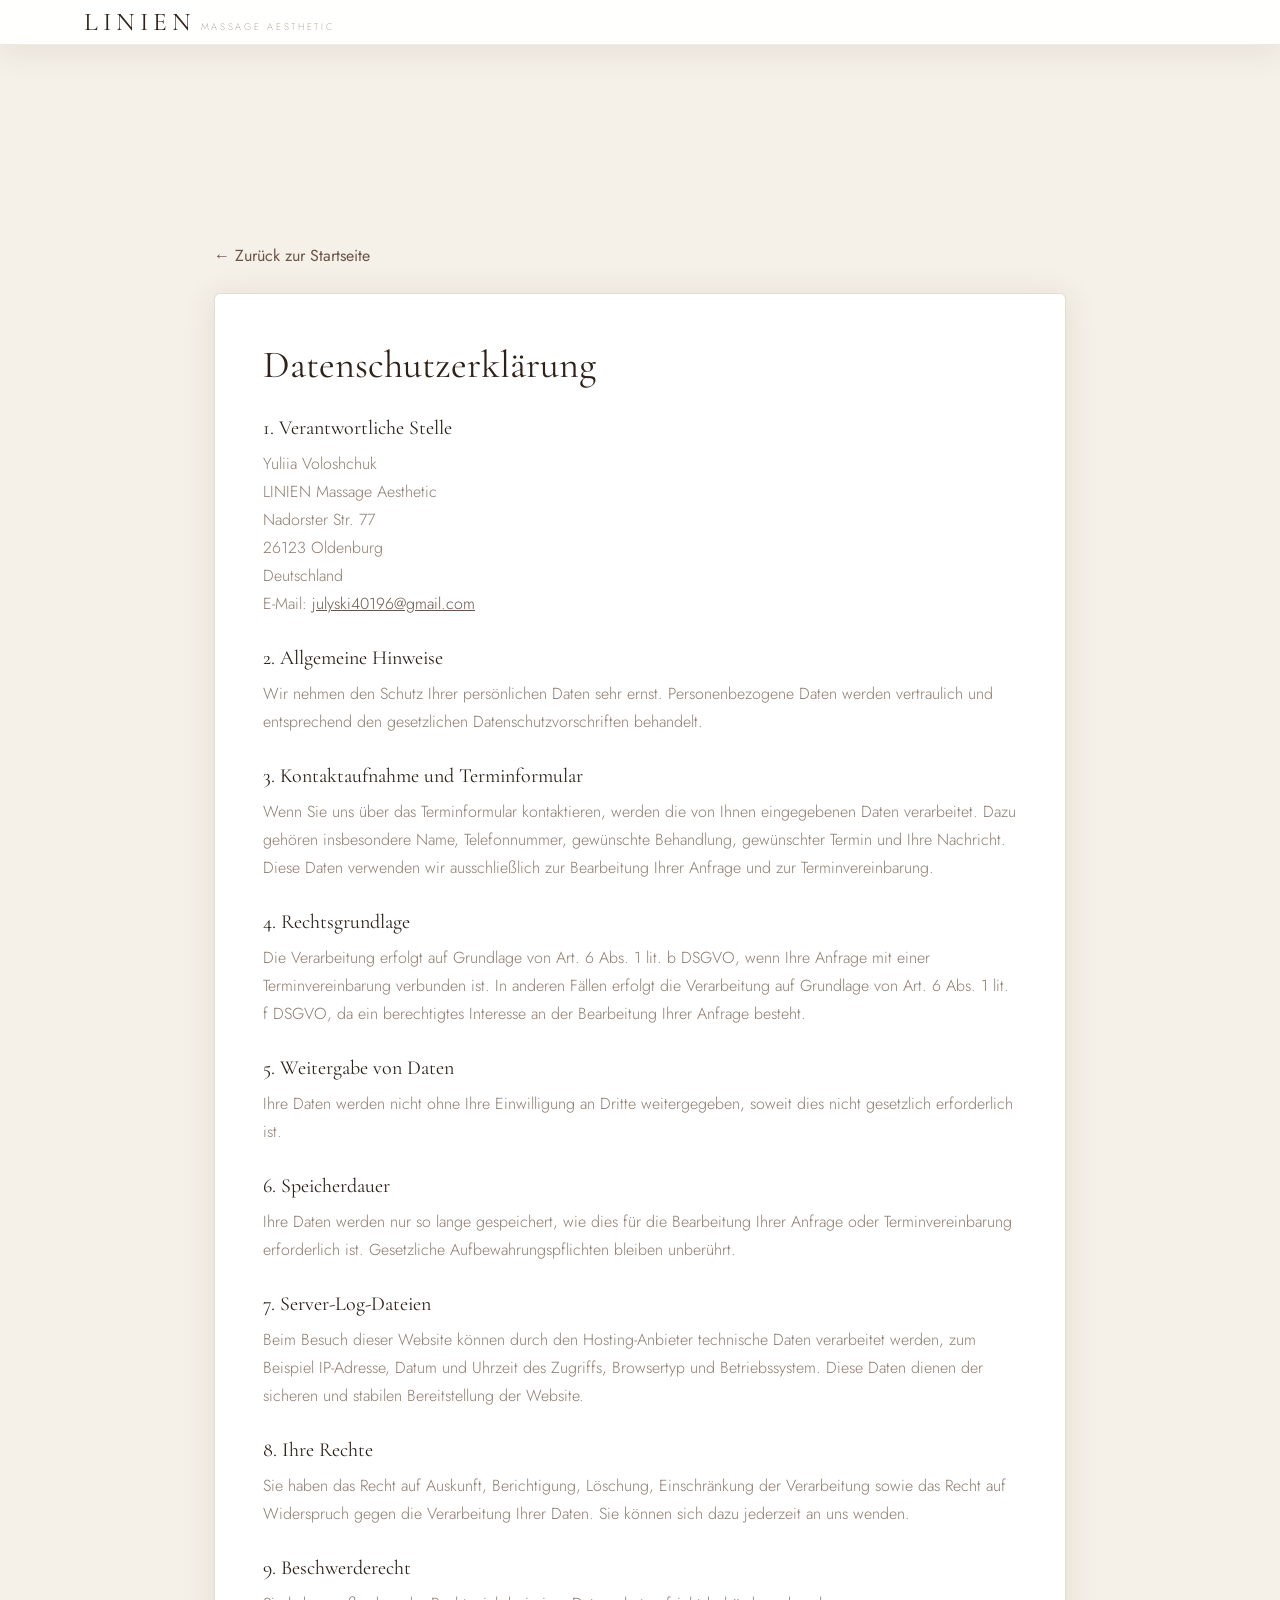
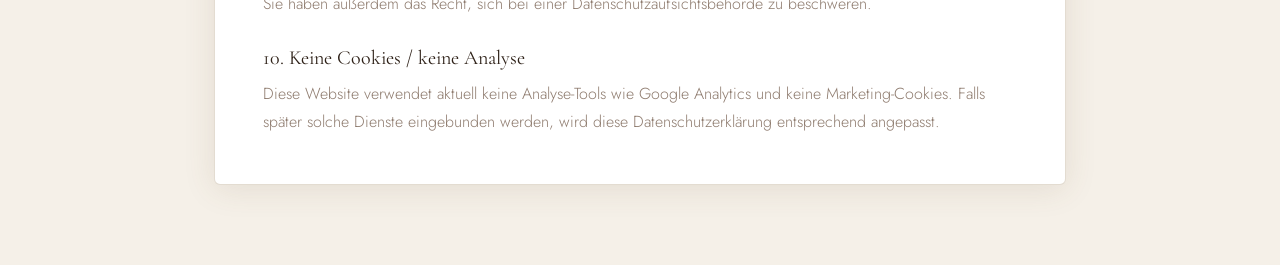
==== datenschutz.html @ e3e4557c "Fix: legal pages + checkbox GDPR working" ====
<!DOCTYPE html>
<html lang="de">
<head>
  <meta charset="UTF-8" />
  <meta name="viewport" content="width=device-width, initial-scale=1.0" />
  <title>Datenschutz · LINIEN Massage Aesthetic</title>
  <link rel="preconnect" href="https://fonts.googleapis.com" />
  <link rel="preconnect" href="https://fonts.gstatic.com" crossorigin />
  <link href="https://fonts.googleapis.com/css2?family=Cormorant+Garamond:wght@300;400;500;600&family=Jost:wght@200;300;400;500&display=swap" rel="stylesheet" />
  <link rel="stylesheet" href="css/style.css" />
</head>
<body class="legal-page">
  <header class="site-header">
    <div class="container nav-container">
      <a href="index.html" class="logo">
        <span class="logo-main">LINIEN</span>
        <span class="logo-sub">MASSAGE AESTHETIC</span>
      </a>
    </div>
  </header>
  <main class="legal-wrap">
    <a href="index.html" class="legal-back">← Zurück zur Startseite</a>
    <section class="legal-card">
      <h1>Datenschutzerklärung</h1>

      <h2>1. Verantwortliche Stelle</h2>
      <p>
        Yuliia Voloshchuk<br />
        LINIEN Massage Aesthetic<br />
        Nadorster Str. 77<br />
        26123 Oldenburg<br />
        Deutschland<br />
        E-Mail: <a href="mailto:julyski40196@gmail.com">julyski40196@gmail.com</a>
      </p>

      <h2>2. Allgemeine Hinweise</h2>
      <p>Wir nehmen den Schutz Ihrer persönlichen Daten sehr ernst. Personenbezogene Daten werden vertraulich und entsprechend den gesetzlichen Datenschutzvorschriften behandelt.</p>

      <h2>3. Kontaktaufnahme und Terminformular</h2>
      <p>Wenn Sie uns über das Terminformular kontaktieren, werden die von Ihnen eingegebenen Daten verarbeitet. Dazu gehören insbesondere Name, Telefonnummer, gewünschte Behandlung, gewünschter Termin und Ihre Nachricht.</p>
      <p>Diese Daten verwenden wir ausschließlich zur Bearbeitung Ihrer Anfrage und zur Terminvereinbarung.</p>

      <h2>4. Rechtsgrundlage</h2>
      <p>Die Verarbeitung erfolgt auf Grundlage von Art. 6 Abs. 1 lit. b DSGVO, wenn Ihre Anfrage mit einer Terminvereinbarung verbunden ist. In anderen Fällen erfolgt die Verarbeitung auf Grundlage von Art. 6 Abs. 1 lit. f DSGVO, da ein berechtigtes Interesse an der Bearbeitung Ihrer Anfrage besteht.</p>

      <h2>5. Weitergabe von Daten</h2>
      <p>Ihre Daten werden nicht ohne Ihre Einwilligung an Dritte weitergegeben, soweit dies nicht gesetzlich erforderlich ist.</p>

      <h2>6. Speicherdauer</h2>
      <p>Ihre Daten werden nur so lange gespeichert, wie dies für die Bearbeitung Ihrer Anfrage oder Terminvereinbarung erforderlich ist. Gesetzliche Aufbewahrungspflichten bleiben unberührt.</p>

      <h2>7. Server-Log-Dateien</h2>
      <p>Beim Besuch dieser Website können durch den Hosting-Anbieter technische Daten verarbeitet werden, zum Beispiel IP-Adresse, Datum und Uhrzeit des Zugriffs, Browsertyp und Betriebssystem. Diese Daten dienen der sicheren und stabilen Bereitstellung der Website.</p>

      <h2>8. Ihre Rechte</h2>
      <p>Sie haben das Recht auf Auskunft, Berichtigung, Löschung, Einschränkung der Verarbeitung sowie das Recht auf Widerspruch gegen die Verarbeitung Ihrer Daten. Sie können sich dazu jederzeit an uns wenden.</p>

      <h2>9. Beschwerderecht</h2>
      <p>Sie haben außerdem das Recht, sich bei einer Datenschutzaufsichtsbehörde zu beschweren.</p>

      <h2>10. Keine Cookies / keine Analyse</h2>
      <p>Diese Website verwendet aktuell keine Analyse-Tools wie Google Analytics und keine Marketing-Cookies. Falls später solche Dienste eingebunden werden, wird diese Datenschutzerklärung entsprechend angepasst.</p>

    </section>
  </main>
</body>
</html>
---- css/style.css ----
/* ============================
   LINIEN · Massage Aesthetic
   Premium SPA CSS — 2024
   ============================ */

/* ---- CSS VARIABLES ---- */
:root {
  --cream:        #f5f0e8;
  --cream-deep:   #ede5d8;
  --stone-light:  #d4c9b8;
  --stone:        #b8a99a;
  --stone-dark:   #8e7b6e;
  --brown:        #6b5548;
  --brown-dark:   #4a3a30;
  --gold:         #c9a96e;
  --gold-light:   #e0c89a;
  --gold-dark:    #a07840;
  --white:        #ffffff;
  --black:        #1a1410;
  --text-dark:    #2e2118;
  --text-mid:     #5a4a3c;
  --text-light:   #8e7b6e;
  --overlay:      rgba(30, 20, 12, 0.48);
  --radius:       2px;
  --radius-lg:    6px;
  --transition:   0.35s cubic-bezier(0.4, 0, 0.2, 1);
  --shadow:       0 4px 32px rgba(110, 80, 50, 0.12);
  --shadow-lg:    0 12px 56px rgba(110, 80, 50, 0.18);
}

/* ---- RESET & BASE ---- */
*, *::before, *::after { box-sizing: border-box; margin: 0; padding: 0; }

html { scroll-behavior: smooth; font-size: 16px; }

body {
  font-family: 'Jost', sans-serif;
  background: var(--cream);
  color: var(--text-dark);
  line-height: 1.7;
  overflow-x: hidden;
}

img { max-width: 100%; display: block; }
a { text-decoration: none; color: inherit; }
ul { list-style: none; }
button { cursor: pointer; border: none; background: none; font-family: inherit; }

/* ---- TYPOGRAPHY ---- */
h1, h2, h3, h4 {
  font-family: 'Cormorant Garamond', serif;
  font-weight: 400;
  line-height: 1.2;
  color: var(--text-dark);
}

h1 { font-size: clamp(2.8rem, 7vw, 5.5rem); }
h2 { font-size: clamp(2rem, 4vw, 3.2rem); }
h3 { font-size: clamp(1.4rem, 2.5vw, 1.9rem); }
h4 { font-size: 1.15rem; }

em { font-style: italic; color: var(--gold-dark); }

/* ---- LAYOUT ---- */
.container {
  max-width: 1160px;
  margin: 0 auto;
  padding: 0 24px;
}

.section {
  padding: 100px 0;
  position: relative;
}

/* ---- SECTION LABELS ---- */
.section-label {
  font-family: 'Jost', sans-serif;
  font-weight: 300;
  font-size: 0.75rem;
  letter-spacing: 0.3em;
  text-transform: uppercase;
  color: var(--gold);
  margin-bottom: 14px;
  display: block;
}

.section-title {
  margin-bottom: 20px;
}

.section-header {
  text-align: center;
  margin-bottom: 64px;
}

.section-desc {
  color: var(--text-mid);
  font-weight: 300;
  max-width: 520px;
  margin: 0 auto;
}

/* ---- BUTTONS ---- */
.btn {
  display: inline-block;
  padding: 14px 38px;
  font-family: 'Jost', sans-serif;
  font-weight: 300;
  font-size: 0.8rem;
  letter-spacing: 0.2em;
  text-transform: uppercase;
  transition: var(--transition);
  border-radius: var(--radius);
}

.btn--primary {
  background: var(--brown);
  color: var(--cream);
  border: 1px solid var(--brown);
}
.btn--primary:hover {
  background: var(--brown-dark);
  border-color: var(--brown-dark);
  transform: translateY(-2px);
  box-shadow: 0 8px 28px rgba(74, 58, 48, 0.25);
}

.btn--light {
  background: rgba(255,255,255,0.12);
  color: var(--cream);
  border: 1px solid rgba(255,255,255,0.5);
  backdrop-filter: blur(4px);
}
.btn--light:hover {
  background: rgba(255,255,255,0.22);
  border-color: var(--gold-light);
  transform: translateY(-2px);
}

.btn--outline {
  background: transparent;
  color: var(--brown);
  border: 1px solid var(--stone);
}
.btn--outline:hover {
  border-color: var(--brown);
  background: var(--cream-deep);
  transform: translateY(-2px);
}

.btn--full { width: 100%; text-align: center; }

/* ---- DIVIDER ---- */
.hero-divider {
  display: flex;
  align-items: center;
  gap: 18px;
  justify-content: center;
  margin: 28px 0 22px;
}

.divider-line {
  display: block;
  height: 1px;
  width: 60px;
  background: rgba(255,255,255,0.4);
}

.divider-lotus {
  color: var(--gold-light);
  font-size: 0.9rem;
}

/* ===========================
   NAVIGATION
   =========================== */
.site-header {
  position: fixed;
  top: 0; left: 0; right: 0;
  z-index: 1000;
  transition: background var(--transition), box-shadow var(--transition);
}

.site-header.scrolled {
  background: rgba(245, 240, 232, 0.97);
  backdrop-filter: blur(8px);
  box-shadow: 0 2px 24px rgba(110, 80, 50, 0.1);
}

.navbar {
  display: flex;
  align-items: center;
  justify-content: space-between;
  padding: 22px 40px;
  transition: padding var(--transition);
}

.site-header.scrolled .navbar { padding: 14px 40px; }

.nav-logo {
  display: flex;
  flex-direction: column;
  line-height: 1;
}

.logo-main {
  font-family: 'Cormorant Garamond', serif;
  font-weight: 400;
  font-size: 1.6rem;
  letter-spacing: 0.18em;
  color: var(--cream);
  transition: color var(--transition);
}

.logo-sub {
  font-family: 'Jost', sans-serif;
  font-weight: 200;
  font-size: 0.6rem;
  letter-spacing: 0.28em;
  color: rgba(245,240,232,0.7);
  margin-top: 2px;
  transition: color var(--transition);
}

.site-header.scrolled .logo-main { color: var(--brown-dark); }
.site-header.scrolled .logo-sub  { color: var(--stone-dark); }

.nav-links {
  display: flex;
  align-items: center;
  gap: 38px;
}

.nav-links a {
  font-family: 'Jost', sans-serif;
  font-weight: 300;
  font-size: 0.78rem;
  letter-spacing: 0.18em;
  text-transform: uppercase;
  color: rgba(245,240,232,0.88);
  transition: color var(--transition);
  position: relative;
}

.nav-links a::after {
  content: '';
  position: absolute;
  bottom: -3px; left: 0;
  width: 0; height: 1px;
  background: var(--gold-light);
  transition: width var(--transition);
}

.nav-links a:hover::after,
.nav-links a:focus::after { width: 100%; }

.nav-links a:hover { color: var(--gold-light); }

.site-header.scrolled .nav-links a { color: var(--text-mid); }
.site-header.scrolled .nav-links a:hover { color: var(--brown); }

.nav-cta {
  padding: 9px 22px !important;
  border: 1px solid rgba(245,240,232,0.5) !important;
  border-radius: var(--radius) !important;
}

.site-header.scrolled .nav-cta {
  border-color: var(--stone) !important;
  color: var(--brown) !important;
}

.nav-cta:hover {
  background: rgba(255,255,255,0.15);
}

.nav-toggle {
  display: none;
  flex-direction: column;
  gap: 5px;
  padding: 4px;
}

.nav-toggle span {
  display: block;
  width: 26px;
  height: 1.5px;
  background: var(--cream);
  transition: var(--transition);
  transform-origin: center;
}

.site-header.scrolled .nav-toggle span { background: var(--brown-dark); }

/* ===========================
   HERO
   =========================== */
.hero {
  position: relative;
  min-height: 100vh;
  display: flex;
  align-items: center;
  justify-content: center;
  text-align: center;
  overflow: hidden;
  padding-top: 90px;
}

.hero-bg {
  position: absolute;
  inset: 0;
  background:
    linear-gradient(160deg, #3d2b20 0%, #5c3d2e 30%, #8e6a50 60%, #b89a7e 100%);
  z-index: 0;
}

/* marble / stone texture overlay */
.hero-bg::before {
  content: '';
  position: absolute;
  inset: 0;
  background-image:
    radial-gradient(ellipse at 20% 80%, rgba(201,169,110,0.15) 0%, transparent 60%),
    radial-gradient(ellipse at 80% 20%, rgba(245,240,232,0.08) 0%, transparent 50%),
    url("data:image/svg+xml,%3Csvg xmlns='http://www.w3.org/2000/svg' width='400' height='400'%3E%3Cfilter id='n'%3E%3CfeTurbulence type='fractalNoise' baseFrequency='0.65' numOctaves='3' stitchTiles='stitch'/%3E%3CfeColorMatrix type='saturate' values='0'/%3E%3C/filter%3E%3Crect width='400' height='400' filter='url(%23n)' opacity='0.06'/%3E%3C/svg%3E");
  z-index: 1;
}

.hero-texture {
  position: absolute;
  inset: 0;
  background: var(--overlay);
  z-index: 2;
}

/* decorative drapes */
.hero-drape {
  position: absolute;
  bottom: 0;
  width: 220px;
  height: 65%;
  z-index: 3;
  opacity: 0.18;
  background: linear-gradient(180deg, transparent 0%, var(--cream) 100%);
  border-radius: 50% 50% 0 0 / 20% 20% 0 0;
}

.hero-drape--left  { left: -40px; transform: rotate(-8deg); }
.hero-drape--right { right: -40px; transform: rotate(8deg); }

.hero-content {
  position: relative;
  z-index: 4;
  padding: 80px 24px 60px;
  max-width: 780px;
}
.hero-eyebrow {
  font-family: 'Jost', sans-serif;
  font-weight: 200;
  font-size: 0.78rem;
  letter-spacing: 0.35em;
  text-transform: uppercase;
  color: var(--gold-light);
  margin-bottom: 28px;
  opacity: 0.85;
}

.hero-title {
  display: flex;
  flex-direction: column;
  align-items: center;
  gap: 6px;
}

.hero-title-main {
  font-family: 'Cormorant Garamond', serif;
  font-weight: 300;
  font-size: clamp(3.5rem, 10vw, 7rem);
  letter-spacing: 0.28em;
  color: var(--cream);
  line-height: 1;
}

.hero-title-sub {
  font-family: 'Jost', sans-serif;
  font-weight: 200;
  font-size: clamp(0.65rem, 1.5vw, 0.88rem);
  letter-spacing: 0.4em;
  text-transform: uppercase;
  color: var(--stone-light);
}

.hero-tagline {
  font-family: 'Jost', sans-serif;
  font-weight: 300;
  font-size: 0.72rem;
  letter-spacing: 0.28em;
  text-transform: uppercase;
  color: rgba(245,240,232,0.65);
  margin-bottom: 6px;
}

.hero-slogan {
  font-family: 'Cormorant Garamond', serif;
  font-style: italic;
  font-size: clamp(1.2rem, 2.5vw, 1.7rem);
  color: var(--gold-light);
  margin-bottom: 44px;
}

.hero-scroll-hint {
  position: absolute;
  bottom: 38px;
  left: 50%;
  transform: translateX(-50%);
  z-index: 4;
  display: flex;
  flex-direction: column;
  align-items: center;
  gap: 8px;
  color: rgba(245,240,232,0.45);
  font-size: 0.65rem;
  letter-spacing: 0.22em;
  text-transform: uppercase;
  animation: bounce 2.4s ease-in-out infinite;
}

@keyframes bounce {
  0%, 100% { transform: translateX(-50%) translateY(0); }
  50%       { transform: translateX(-50%) translateY(7px); }
}

/* ===========================
   ABOUT
   =========================== */
.about {
  background: var(--white);
}

.about-grid {
  display: grid;
  grid-template-columns: 1fr 1.5fr;
  gap: 80px;
  align-items: center;
}

/* stone / candle visual */
.about-visual {
  display: flex;
  justify-content: center;
}

.about-stone-decor {
  position: relative;
  width: 280px;
  height: 320px;
}

.stone {
  position: absolute;
  background: linear-gradient(135deg, var(--stone) 0%, var(--stone-dark) 100%);
  border-radius: 50%;
  box-shadow: inset -4px -6px 12px rgba(0,0,0,0.15), 4px 6px 14px rgba(110,80,50,0.18);
}

.stone--lg { width: 120px; height: 80px; bottom: 60px; left: 40px; transform: rotate(-15deg); }
.stone--md { width: 80px;  height: 55px; bottom: 80px; left: 110px; transform: rotate(10deg); background: linear-gradient(135deg, var(--stone-dark) 0%, var(--brown) 100%); }
.stone--sm { width: 55px;  height: 38px; bottom: 110px; left: 80px; transform: rotate(-5deg); background: linear-gradient(135deg, var(--stone-light) 0%, var(--stone) 100%); }


@keyframes flicker {
  0%   { transform: scaleX(1)   scaleY(1)    rotate(-2deg); opacity: 1; }
  50%  { transform: scaleX(0.9) scaleY(1.08) rotate(2deg);  opacity: 0.92; }
  100% { transform: scaleX(1.05) scaleY(0.95) rotate(-1deg); opacity: 1; }
}

.about-text .section-label { color: var(--gold); }

.about-desc {
  color: var(--text-mid);
  font-weight: 300;
  margin-bottom: 18px;
}

.about-stats {
  display: flex;
  align-items: center;
  gap: 28px;
  margin-top: 40px;
  padding-top: 32px;
  border-top: 1px solid var(--cream-deep);
}

.stat { text-align: center; }

.stat-num {
  display: block;
  font-family: 'Cormorant Garamond', serif;
  font-size: 2.4rem;
  font-weight: 300;
  color: var(--gold-dark);
  line-height: 1;
  margin-bottom: 4px;
}

.stat-label {
  display: block;
  font-size: 0.7rem;
  letter-spacing: 0.18em;
  text-transform: uppercase;
  color: var(--text-light);
  font-weight: 300;
}

.stat-divider {
  width: 1px;
  height: 44px;
  background: var(--cream-deep);
}

/* ===========================
   SERVICES
   =========================== */
.services {
  background: var(--cream);
  overflow: hidden;
}

.services-bg-texture {
  position: absolute;
  inset: 0;
  background-image: url("data:image/svg+xml,%3Csvg xmlns='http://www.w3.org/2000/svg' width='600' height='600'%3E%3Cfilter id='n'%3E%3CfeTurbulence type='fractalNoise' baseFrequency='0.4' numOctaves='4' stitchTiles='stitch'/%3E%3CfeColorMatrix type='saturate' values='0'/%3E%3C/filter%3E%3Crect width='600' height='600' filter='url(%23n)' opacity='0.04'/%3E%3C/svg%3E");
  pointer-events: none;
}

.services-grid {
  display: grid;
  grid-template-columns: repeat(auto-fit, minmax(260px, 1fr));
  gap: 28px;
}

/* ---- Service Card ---- */
.service-card {
  background: var(--white);
  border: 1px solid rgba(212,201,184,0.6);
  border-radius: var(--radius-lg);
  padding: 40px 32px 36px;
  position: relative;
  transition: var(--transition);
  display: flex;
  flex-direction: column;
  gap: 0;
}

.service-card:hover {
  transform: translateY(-6px);
  box-shadow: var(--shadow-lg);
  border-color: var(--gold-light);
}

.service-card--featured {
  background: linear-gradient(160deg, var(--brown-dark) 0%, var(--brown) 100%);
  border-color: var(--gold);
  color: var(--cream);
}

.service-card--featured h3,
.service-card--featured .service-card__subtitle,
.service-card--featured .price-duration,
.service-card--featured .price-amount {
  color: var(--cream) !important;
}

.service-card--featured .service-card__divider {
  background: rgba(245,240,232,0.25) !important;
}

.service-card--featured .price-dots {
  border-bottom-color: rgba(245,240,232,0.2) !important;
}

.service-card--featured .service-card__icon {
  background: rgba(255,255,255,0.1) !important;
  color: var(--gold-light) !important;
}

.service-card--featured .service-card__btn {
  background: var(--gold) !important;
  color: var(--brown-dark) !important;
  border-color: var(--gold) !important;
}

.service-card--featured .service-card__btn:hover {
  background: var(--gold-light) !important;
}

.service-card__badge {
  position: absolute;
  top: -12px;
  left: 50%;
  transform: translateX(-50%);
  background: var(--gold);
  color: var(--brown-dark);
  font-family: 'Jost', sans-serif;
  font-size: 0.65rem;
  font-weight: 400;
  letter-spacing: 0.2em;
  text-transform: uppercase;
  padding: 4px 16px;
  border-radius: 20px;
  white-space: nowrap;
}

.service-card__icon {
  width: 52px;
  height: 52px;
  border-radius: 50%;
  background: var(--cream-deep);
  display: flex;
  align-items: center;
  justify-content: center;
  font-size: 1.3rem;
  color: var(--gold-dark);
  margin-bottom: 22px;
  transition: var(--transition);
}

.service-card:hover .service-card__icon {
  background: var(--gold);
  color: var(--white);
}

.service-card__title {
  font-size: 1.35rem;
  font-weight: 400;
  color: var(--text-dark);
  margin-bottom: 8px;
  line-height: 1.3;
}

.service-card__title span {
  display: block;
  font-style: italic;
  color: var(--gold-dark);
  font-size: 1.15rem;
}

.service-card--featured .service-card__title span { color: var(--gold-light); }

.service-card__subtitle {
  font-size: 0.72rem;
  font-weight: 300;
  color: var(--text-light);
  letter-spacing: 0.05em;
  margin-bottom: 24px;
  font-style: italic;
}

.service-card__divider {
  height: 1px;
  background: var(--cream-deep);
  margin-bottom: 24px;
}

.service-card__prices {
  flex: 1;
  display: flex;
  flex-direction: column;
  gap: 12px;
  margin-bottom: 32px;
}

.price-row {
  display: flex;
  align-items: baseline;
  gap: 6px;
}

.price-duration {
  font-family: 'Jost', sans-serif;
  font-size: 0.82rem;
  font-weight: 300;
  color: var(--text-mid);
  white-space: nowrap;
}

.price-duration em {
  font-size: 0.72rem;
  color: var(--text-light);
  font-style: normal;
}

.price-dots {
  flex: 1;
  border-bottom: 1px dashed var(--stone-light);
  margin-bottom: 3px;
  min-width: 20px;
}

.price-amount {
  font-family: 'Cormorant Garamond', serif;
  font-size: 1.25rem;
  font-weight: 500;
  color: var(--gold-dark);
  white-space: nowrap;
}

.service-card__btn {
  display: block;
  text-align: center;
  padding: 11px 20px;
  border: 1px solid var(--stone);
  border-radius: var(--radius);
  font-family: 'Jost', sans-serif;
  font-size: 0.72rem;
  letter-spacing: 0.2em;
  text-transform: uppercase;
  font-weight: 300;
  color: var(--brown);
  transition: var(--transition);
}

.service-card__btn:hover {
  background: var(--brown);
  color: var(--cream);
  border-color: var(--brown);
}

/* ===========================
   ADVANTAGES
   =========================== */
.advantages {
  background: var(--cream-deep);
}

.advantages-grid {
  display: grid;
  grid-template-columns: repeat(auto-fit, minmax(280px, 1fr));
  gap: 36px;
}

.advantage-item {
  text-align: center;
  padding: 36px 28px;
  background: var(--white);
  border-radius: var(--radius-lg);
  border: 1px solid rgba(212,201,184,0.5);
  transition: var(--transition);
}

.advantage-item:hover {
  transform: translateY(-4px);
  box-shadow: var(--shadow);
  border-color: var(--gold-light);
}

.advantage-icon {
  width: 60px;
  height: 60px;
  background: linear-gradient(135deg, var(--cream-deep) 0%, var(--cream) 100%);
  border-radius: 50%;
  display: flex;
  align-items: center;
  justify-content: center;
  margin: 0 auto 22px;
  font-size: 1.4rem;
  color: var(--gold-dark);
  border: 1px solid var(--stone-light);
  transition: var(--transition);
}

.advantage-item:hover .advantage-icon {
  background: var(--gold);
  color: var(--white);
  border-color: var(--gold);
}

.advantage-item h4 {
  font-family: 'Cormorant Garamond', serif;
  font-size: 1.2rem;
  margin-bottom: 12px;
  color: var(--text-dark);
}

.advantage-item p {
  font-size: 0.88rem;
  font-weight: 300;
  color: var(--text-mid);
  line-height: 1.7;
}

/* ===========================
   ATMOSPHERE
   =========================== */
.atmosphere {
  position: relative;
  overflow: hidden;
  background: linear-gradient(135deg, #5e3b29 0%, #8b654e 100%);
  padding: 110px 0 90px;
}

.atmosphere-bg {
  position: absolute;
  inset: 0;
  background:
    radial-gradient(circle at 20% 20%, rgba(255,255,255,0.04), transparent 30%),
    radial-gradient(circle at 80% 30%, rgba(255,255,255,0.03), transparent 25%),
    linear-gradient(90deg, rgba(255,255,255,0.02), transparent 20%, rgba(255,255,255,0.015) 40%, transparent 60%);
  pointer-events: none;
}

.atmosphere .container {
  position: relative;
  z-index: 1;
}

.atmosphere-inner {
  text-align: center;
  max-width: 760px;
  margin: 0 auto;
}

.atmosphere-title {
  color: var(--cream);
  margin-bottom: 28px;
}

.atmosphere-title em {
  color: var(--gold-light);
}

.atmosphere-text {
  color: rgba(245, 240, 232, 0.78);
  font-weight: 300;
  line-height: 1.9;
  margin-bottom: 56px;
}

.atmosphere-elements {
  display: flex;
  justify-content: center;
  align-items: center;
  gap: 42px;
  margin-bottom: 56px;
  flex-wrap: wrap;
}

.atm-el {
  display: flex;
  flex-direction: column;
  align-items: center;
  gap: 14px;
  min-width: 160px;
  color: rgba(245, 240, 232, 0.72);
  font-size: 0.72rem;
  letter-spacing: 0.22em;
  text-transform: uppercase;
  text-align: center;
}

.atm-el p {
  margin: 0;
}

.atm-divider {
  width: 1px;
  height: 56px;
  background: rgba(245, 240, 232, 0.22);
  align-self: center;
}

.atm-stones {
  position: relative;
  width: 56px;
  height: 44px;
}

.atm-stone {
  position: absolute;
  border-radius: 50%;
  box-shadow: inset -2px -3px 6px rgba(0,0,0,0.18);
}

.atm-stone--1 {
  width: 36px;
  height: 24px;
  bottom: 0;
  left: 0;
  transform: rotate(-10deg);
  background: linear-gradient(135deg, var(--stone) 0%, #a49688 100%);
}

.atm-stone--2 {
  width: 28px;
  height: 19px;
  bottom: 5px;
  left: 22px;
  transform: rotate(8deg);
  background: linear-gradient(135deg, #8a7666 0%, #6e594b 100%);
}

.atm-stone--3 {
  width: 20px;
  height: 13px;
  bottom: 18px;
  left: 10px;
  background: linear-gradient(135deg, var(--stone-light) 0%, var(--stone) 100%);
}

.atm-lotus {
  font-size: 2rem;
  line-height: 1;
  color: #e6d3aa;
  filter: drop-shadow(0 0 8px rgba(230, 211, 170, 0.28));
  transform: translateY(-1px);
}

.atmosphere-motto {
  display: flex;
  align-items: center;
  justify-content: center;
  gap: 18px;
  flex-wrap: wrap;
}

.atmosphere-motto .divider-line {
  width: 74px;
  height: 1px;
  background: rgba(245, 240, 232, 0.22);
}

.atmosphere-motto p {
  margin: 0;
  font-family: 'Jost', sans-serif;
  font-weight: 300;
  font-size: 0.72rem;
  letter-spacing: 0.28em;
  text-transform: uppercase;
  color: rgba(245, 240, 232, 0.5);
}

/* ===========================
   BOOKING CTA
   =========================== */
.booking-cta {
  background: var(--white);
}

.cta-box {
  background: linear-gradient(135deg, var(--cream) 0%, var(--cream-deep) 100%);
  border: 1px solid rgba(212,201,184,0.8);
  border-radius: var(--radius-lg);
  padding: 70px 60px;
  display: flex;
  align-items: center;
  justify-content: space-between;
  gap: 40px;
  position: relative;
  overflow: hidden;
}

.cta-box::before {
  content: 'LINIEN';
  position: absolute;
  font-family: 'Cormorant Garamond', serif;
  font-size: 14rem;
  font-weight: 300;
  color: rgba(184,169,154,0.07);
  letter-spacing: 0.2em;
  top: 50%;
  left: 50%;
  transform: translate(-50%, -50%);
  pointer-events: none;
  white-space: nowrap;
}

.cta-decor {
  display: flex;
  flex-direction: column;
  align-items: center;
  gap: 10px;
  flex-shrink: 0;
}

.cta-stone {
  display: block;
  background: linear-gradient(135deg, var(--stone) 0%, var(--stone-dark) 100%);
  border-radius: 50%;
  box-shadow: inset -2px -3px 6px rgba(0,0,0,0.12);
}

.cta-decor--left .cta-stone:nth-child(1)  { width: 52px; height: 34px; }
.cta-decor--left .cta-stone:nth-child(2)  { width: 34px; height: 22px; }
.cta-decor--right .cta-stone:nth-child(1) { width: 52px; height: 34px; }
.cta-decor--right .cta-stone:nth-child(2) { width: 34px; height: 22px; }

.cta-content {
  text-align: center;
  flex: 1;
  position: relative;
  z-index: 1;
}

.cta-content .section-label { display: block; text-align: center; margin-bottom: 14px; }

.cta-title {
  margin-bottom: 20px;
}

.cta-desc {
  font-weight: 300;
  color: var(--text-mid);
  max-width: 480px;
  margin: 0 auto 40px;
}

.cta-actions {
  display: flex;
  gap: 16px;
  justify-content: center;
  flex-wrap: wrap;
}

/* ===========================
   CONTACT
   =========================== */
.contact {
  background: var(--cream-deep);
}

.contact-grid {
  display: grid;
  grid-template-columns: 1fr 1.4fr;
  gap: 60px;
  align-items: start;
}

.contact-item {
  display: flex;
  gap: 18px;
  margin-bottom: 28px;
}

.contact-icon {
  width: 46px;
  height: 46px;
  border-radius: 50%;
  background: var(--white);
  border: 1px solid var(--stone-light);
  display: flex;
  align-items: center;
  justify-content: center;
  font-size: 1rem;
  color: var(--gold-dark);
  flex-shrink: 0;
  margin-top: 2px;
}

.contact-item h4 {
  font-family: 'Cormorant Garamond', serif;
  font-size: 1.05rem;
  margin-bottom: 4px;
  color: var(--text-dark);
}

.contact-item p {
  font-size: 0.9rem;
  font-weight: 300;
  color: var(--text-mid);
  line-height: 1.65;
}

.contact-socials {
  display: flex;
  gap: 14px;
  margin-top: 14px;
}

.social-link {
  width: 42px;
  height: 42px;
  border-radius: 50%;
  border: 1px solid var(--stone-light);
  background: var(--white);
  display: flex;
  align-items: center;
  justify-content: center;
  color: var(--stone-dark);
  font-size: 1rem;
  transition: var(--transition);
}

.social-link:hover {
  background: var(--brown);
  border-color: var(--brown);
  color: var(--cream);
  transform: translateY(-3px);
  box-shadow: 0 6px 18px rgba(74,58,48,0.22);
}

/* ---- Contact Form ---- */
.contact-form-wrap {
  position: relative;
}

.contact-form {
  background: var(--white);
  border: 1px solid rgba(212,201,184,0.6);
  border-radius: var(--radius-lg);
  padding: 44px 40px;
  box-shadow: var(--shadow);
}

.contact-form h3 {
  font-size: 1.6rem;
  margin-bottom: 28px;
  color: var(--text-dark);
}

.form-group {
  margin-bottom: 20px;
}

.form-group label {
  display: block;
  font-size: 0.72rem;
  font-weight: 400;
  letter-spacing: 0.15em;
  text-transform: uppercase;
  color: var(--text-light);
  margin-bottom: 7px;
}

.form-group input,
.form-group select,
.form-group textarea {
  width: 100%;
  padding: 12px 16px;
  background: var(--cream);
  border: 1px solid rgba(212,201,184,0.7);
  border-radius: var(--radius);
  font-family: 'Jost', sans-serif;
  font-size: 0.92rem;
  font-weight: 300;
  color: var(--text-dark);
  transition: border-color var(--transition), box-shadow var(--transition);
  outline: none;
  appearance: none;
}

.form-group input:focus,
.form-group select:focus,
.form-group textarea:focus {
  border-color: var(--gold);
  box-shadow: 0 0 0 3px rgba(201,169,110,0.12);
  background: var(--white);
}

.form-group textarea { resize: vertical; min-height: 90px; }

.form-note {
  text-align: center;
  margin-top: 14px;
  font-size: 0.75rem;
  font-weight: 300;
  color: var(--text-light);
  font-style: italic;
}

/* Success message */
.form-success {
  display: none;
  text-align: center;
  padding: 60px 40px;
  background: var(--white);
  border: 1px solid var(--gold-light);
  border-radius: var(--radius-lg);
  box-shadow: var(--shadow);
}

.form-success.visible { display: block; }

.form-success i {
  font-size: 3rem;
  color: var(--gold);
  margin-bottom: 20px;
  display: block;
}

.form-success h3 { margin-bottom: 14px; }

.form-success p {
  font-weight: 300;
  color: var(--text-mid);
  line-height: 1.75;
}

/* ===========================
   FOOTER
   =========================== */
.site-footer {
  background: var(--brown-dark);
  padding: 52px 0;
}

.footer-inner {
  display: flex;
  flex-direction: column;
  align-items: center;
  gap: 22px;
}

.footer-logo {
  display: flex;
  flex-direction: column;
  align-items: center;
  gap: 4px;
}

.footer-logo .logo-main { color: var(--stone-light); font-size: 1.7rem; }
.footer-logo .logo-sub  { color: rgba(212,201,184,0.5); font-size: 0.58rem; }

.footer-motto {
  display: flex;
  align-items: center;
  gap: 18px;
  color: rgba(212,201,184,0.35);
  font-size: 0.65rem;
  letter-spacing: 0.25em;
  text-transform: uppercase;
  font-weight: 200;
}

.footer-motto span { font-size: 0.6rem; }

.footer-nav {
  display: flex;
  gap: 30px;
  flex-wrap: wrap;
  justify-content: center;
}

.footer-nav a {
  font-size: 0.72rem;
  letter-spacing: 0.18em;
  text-transform: uppercase;
  font-weight: 300;
  color: rgba(212,201,184,0.55);
  transition: color var(--transition);
}

.footer-nav a:hover { color: var(--gold-light); }

.footer-copy {
  font-size: 0.72rem;
  font-weight: 300;
  color: rgba(212,201,184,0.3);
}

/* ===========================
   BACK TO TOP
   =========================== */
.back-to-top {
  position: fixed;
  bottom: 36px;
  right: 36px;
  z-index: 900;
  width: 46px;
  height: 46px;
  background: var(--brown);
  border-radius: 50%;
  display: flex;
  align-items: center;
  justify-content: center;
  color: var(--cream);
  font-size: 0.9rem;
  box-shadow: 0 4px 16px rgba(74,58,48,0.3);
  opacity: 0;
  transform: translateY(14px);
  transition: var(--transition);
  pointer-events: none;
}

.back-to-top.visible {
  opacity: 1;
  transform: translateY(0);
  pointer-events: auto;
}

.back-to-top:hover {
  background: var(--brown-dark);
  transform: translateY(-3px);
}

/* ===========================
   SCROLL ANIMATIONS
   =========================== */
[data-aos] {
  opacity: 0;
  transform: translateY(30px);
  transition: opacity 0.65s ease, transform 0.65s ease;
}

[data-aos].aos-animate {
  opacity: 1;
  transform: translateY(0);
}

[data-aos][data-aos-delay="100"] { transition-delay: 0.1s; }
[data-aos][data-aos-delay="200"] { transition-delay: 0.2s; }
[data-aos][data-aos-delay="300"] { transition-delay: 0.3s; }

/* ===========================
   RESPONSIVE
   =========================== */
@media (max-width: 1024px) {
  .about-grid    { gap: 50px; }
  .contact-grid  { gap: 40px; }
  .cta-box       { padding: 50px 40px; }
}

@media (max-width: 860px) {
  .navbar { padding: 18px 24px; }
  .site-header.scrolled .navbar { padding: 12px 24px; }

  .nav-links {
    position: fixed;
    top: 0; right: 0; bottom: 0;
    width: min(320px, 80vw);
    background: rgba(245,240,232,0.98);
    backdrop-filter: blur(12px);
    flex-direction: column;
    justify-content: center;
    gap: 32px;
    padding: 40px;
    transform: translateX(100%);
    transition: transform var(--transition);
    box-shadow: -8px 0 40px rgba(74,58,48,0.18);
    z-index: 999;
  }

  .nav-links.open { transform: translateX(0); }

  .nav-links a { color: var(--text-mid) !important; font-size: 1rem; }
  .nav-links a:hover { color: var(--brown) !important; }
  .nav-cta { border-color: var(--stone) !important; }

  .nav-toggle { display: flex; z-index: 1001; }
  .site-header.scrolled .nav-toggle span { background: var(--brown-dark); }

  .nav-toggle.active span:nth-child(1) { transform: translateY(6.5px) rotate(45deg); }
  .nav-toggle.active span:nth-child(2) { opacity: 0; transform: scaleX(0); }
  .nav-toggle.active span:nth-child(3) { transform: translateY(-6.5px) rotate(-45deg); }

  .about-grid    { grid-template-columns: 1fr; gap: 40px; }
  .about-visual  { display: none; }
  .contact-grid  { grid-template-columns: 1fr; }

  .cta-box { flex-direction: column; padding: 50px 28px; text-align: center; }
  .cta-decor { flex-direction: row; }

  .section { padding: 72px 0; }
}

@media (max-width: 600px) {
  .services-grid { grid-template-columns: 1fr; }
  .advantages-grid { grid-template-columns: 1fr 1fr; gap: 20px; }
  .advantage-item { padding: 26px 18px; }

  .about-stats { gap: 18px; }
  .stat-num { font-size: 2rem; }

  .contact-form { padding: 32px 24px; }
  .hero-content {
  padding: 85px 20px 55px;
}
  .atmosphere-elements { gap: 32px; }

  .cta-actions { flex-direction: column; align-items: center; }
  .btn { padding: 13px 28px; }

  .back-to-top { bottom: 22px; right: 22px; width: 40px; height: 40px; }
}

@media (max-width: 420px) {
  .advantages-grid { grid-template-columns: 1fr; }
}

/* ===========================
   2026 UX / MOBILE / BOOKING IMPROVEMENTS
   =========================== */

body {
  padding-top: 92px;
}

.site-header {
  background: rgba(255, 255, 255, 0.96);
  backdrop-filter: blur(14px);
  box-shadow: 0 10px 30px rgba(74, 58, 48, 0.08);
  border-bottom: 1px solid rgba(212,201,184,0.4);
}

.site-header.scrolled {
  background: rgba(255, 255, 255, 0.98);
  box-shadow: 0 16px 34px rgba(74, 58, 48, 0.12);
}

.logo-main,
.logo-sub,
.nav-links a {
  color: var(--text-dark);
}

.logo-sub {
  color: var(--text-light);
}

.nav-links a:hover,
.site-header.scrolled .nav-links a:hover {
  color: var(--brown);
}

.nav-links a::after {
  background: var(--gold);
}

.nav-cta {
  background: var(--brown);
  color: var(--cream) !important;
  border-color: var(--brown) !important;
  box-shadow: 0 10px 24px rgba(74,58,48,0.14);
}

.nav-cta:hover {
  background: var(--brown-dark);
}

.nav-toggle span,
.site-header.scrolled .nav-toggle span {
  background: var(--brown-dark);
}

.hero {
  min-height: calc(100vh - 92px);
  padding-top: 32px;
}

.hero-content {
  padding-top: 110px;
}
.candle-icon,
.atm-flame {
  filter: drop-shadow(0 8px 18px rgba(201, 169, 110, 0.2));
}

.candle-body,
.atm-candle {
  position: relative;
  overflow: visible;
}

.candle-body {
  width: 28px;
  height: 92px;
  border-radius: 8px 8px 5px 5px;
  background:
    linear-gradient(180deg, rgba(255,255,255,0.92) 0%, rgba(245,240,232,0.98) 28%, rgba(212,201,184,0.95) 100%);
  box-shadow:
    inset -4px -10px 14px rgba(184,169,154,0.4),
    0 10px 20px rgba(74,58,48,0.12);
}

.candle-body::before,
.atm-candle::after {
  content: '';
  position: absolute;
  left: 50%;
  transform: translateX(-50%);
  width: 2px;
  background: rgba(74,58,48,0.9);
}

.candle-body::before {
  top: -8px;
  height: 12px;
}

.candle-body::after {
  content: '';
  position: absolute;
  left: 50%;
  bottom: -8px;
  transform: translateX(-50%);
  width: 42px;
  height: 12px;
  border-radius: 999px;
  background: radial-gradient(circle, rgba(74,58,48,0.22) 0%, rgba(74,58,48,0.02) 75%);
}

.candle-flame {
  position: relative;
  width: 18px;
  height: 34px;
  margin: -5px auto 0;
  border-radius: 60% 60% 50% 50%;
  background: radial-gradient(circle at 50% 70%, #ffe8a3 0%, #ffc44d 30%, #ff8a00 62%, rgba(255,138,0,0.15) 80%, transparent 100%);
  box-shadow: 0 0 18px rgba(255, 183, 76, 0.65);
}


.specialist {
  background: linear-gradient(180deg, #fffdfa 0%, #f7f1e9 100%);
}

.specialist-grid {
  display: grid;
  grid-template-columns: minmax(280px, 430px) 1fr;
  gap: 52px;
  align-items: center;
}

.specialist-photo-card {
  background: var(--white);
  border: 1px solid rgba(212,201,184,0.7);
  border-radius: 24px;
  padding: 22px;
  box-shadow: var(--shadow-lg);
}

.specialist-photo-wrap {
  position: relative;
  overflow: hidden;
  border-radius: 20px;
  background: linear-gradient(160deg, #f7efe5 0%, #e8dbc9 100%);
}

.specialist-photo {
  width: 100%;
  aspect-ratio: 4 / 5;
  object-fit: cover;
}

.specialist-photo-note {
  margin-top: 16px;
  font-size: 0.86rem;
  color: var(--text-mid);
}

.specialist-content {
  max-width: 620px;
}

.specialist-desc {
  margin: 0 0 28px;
  max-width: unset;
  text-align: left;
}

.specialist-highlights {
  display: flex;
  flex-wrap: wrap;
  gap: 14px;
  margin-bottom: 28px;
}

.specialist-pill {
  display: inline-flex;
  align-items: center;
  gap: 10px;
  padding: 12px 16px;
  background: rgba(255,255,255,0.78);
  border: 1px solid rgba(212,201,184,0.72);
  border-radius: 999px;
  color: var(--brown-dark);
  box-shadow: 0 10px 22px rgba(110,80,50,0.08);
}

.specialist-card-inline {
  padding: 28px;
  background: rgba(255,255,255,0.84);
  border: 1px solid rgba(212,201,184,0.72);
  border-radius: 22px;
}

.specialist-card-inline h3 {
  margin-bottom: 14px;
}

.specialist-list {
  list-style: none;
  display: grid;
  gap: 12px;
}

.specialist-list li {
  position: relative;
  padding-left: 24px;
  color: var(--text-mid);
}

.specialist-list li::before {
  content: '✦';
  position: absolute;
  left: 0;
  top: 0;
  color: var(--gold-dark);
}

.contact-item p a {
  border-bottom: 1px solid rgba(107,85,72,0.15);
}

.booking-card-top {
  display: flex;
  justify-content: space-between;
  gap: 24px;
  align-items: center;
  padding: 22px 24px;
  margin-bottom: 18px;
  background: linear-gradient(135deg, rgba(255,255,255,0.95) 0%, rgba(245,240,232,0.95) 100%);
  border: 1px solid rgba(212,201,184,0.7);
  border-radius: 18px;
}

.booking-card-top h3 {
  font-size: 1.5rem;
}

.booking-card-top p {
  max-width: 360px;
  color: var(--text-mid);
}

.booking-mini-label {
  display: inline-block;
  margin-bottom: 8px;
  font-size: 0.72rem;
  text-transform: uppercase;
  letter-spacing: 0.2em;
  color: var(--gold-dark);
}

.form-group--split {
  display: grid;
  grid-template-columns: 1fr 1fr;
  gap: 18px;
}

.slot-picker {
  background: linear-gradient(180deg, rgba(245,240,232,0.8) 0%, rgba(255,255,255,0.96) 100%);
  border: 1px solid rgba(212,201,184,0.7);
  border-radius: 16px;
  padding: 18px;
}

.slot-picker__head {
  display: flex;
  justify-content: space-between;
  align-items: center;
  gap: 12px;
  margin-bottom: 14px;
  font-size: 0.78rem;
  letter-spacing: 0.14em;
  text-transform: uppercase;
  color: var(--text-mid);
}

.slot-legend {
  display: flex;
  flex-wrap: wrap;
  gap: 14px;
  font-size: 0.7rem;
  color: var(--text-light);
}

.slot-legend span {
  display: inline-flex;
  align-items: center;
  gap: 8px;
}

.slot-legend__dot {
  width: 10px;
  height: 10px;
  border-radius: 50%;
  display: inline-block;
}

.slot-legend__dot--free {
  background: #99b88d;
}

.slot-legend__dot--busy {
  background: #c5c0b8;
}

.slot-grid {
  display: grid;
  grid-template-columns: repeat(4, minmax(0, 1fr));
  gap: 10px;
}

.slot-button {
  padding: 12px 10px;
  border-radius: 12px;
  border: 1px solid rgba(212,201,184,0.85);
  background: var(--white);
  color: var(--text-dark);
  font-size: 0.88rem;
  font-weight: 400;
  transition: var(--transition);
}

.slot-button:hover {
  transform: translateY(-1px);
  border-color: var(--gold);
}

.slot-button.is-selected {
  background: var(--brown);
  border-color: var(--brown);
  color: var(--white);
  box-shadow: 0 12px 24px rgba(74,58,48,0.18);
}

.slot-button.is-busy {
  background: #d6cfc5;
  border-color: #c5bbb0;
  color: #7f766c;
  cursor: not-allowed;
  opacity: 1;
}

.slot-button.is-busy:hover {
  transform: none;
  box-shadow: none;
  background: #d6cfc5;
}
.slot-button.is-past {
  background: #eee8e0;
  border-color: #ddd4ca;
  color: #a29a90;
  cursor: not-allowed;
  opacity: 0.8;
}

.slot-button.is-disabled {
  opacity: 0.55;
}

.slot-helper {
  margin-top: 12px;
  font-size: 0.82rem;
  color: var(--text-light);
}

.back-to-top {
  background: var(--white);
  color: var(--brown-dark);
  border: 1px solid rgba(212,201,184,0.9);
}

.back-to-top:hover {
  background: var(--brown-dark);
  color: var(--cream);
}

@media (max-width: 1024px) {
  .specialist-grid {
    grid-template-columns: 1fr;
    gap: 32px;
  }

  .specialist-photo-card {
    max-width: 460px;
    margin: 0 auto;
  }

  .slot-grid {
    grid-template-columns: repeat(3, minmax(0, 1fr));
  }
}

@media (max-width: 860px) {
  body {
    padding-top: 82px;
  }

  .booking-card-top,
  .form-group--split {
    grid-template-columns: 1fr;
  }

  .booking-card-top {
    flex-direction: column;
    align-items: flex-start;
  }

  .nav-links {
    top: 82px;
    bottom: auto;
    right: 16px;
    left: 16px;
    width: auto;
    border-radius: 22px;
    padding: 28px;
    justify-content: flex-start;
    align-items: flex-start;
    gap: 22px;
  }

  .nav-links a {
    font-size: 0.9rem !important;
  }

  .hero-content {
    padding-top: 84px;
  }
}

@media (max-width: 600px) {
  .navbar {
    padding: 16px 18px;
  }

  .site-header.scrolled .navbar {
    padding: 14px 18px;
  }

  .logo-main {
    font-size: 1.25rem;
    letter-spacing: 0.14em;
  }

  .logo-sub {
    font-size: 0.52rem;
    letter-spacing: 0.16em;
  }

  .hero-content {
    padding: 74px 16px 48px;
  }

  .hero-tagline {
    letter-spacing: 0.18em;
    line-height: 1.8;
  }

  .specialist-pill {
    width: 100%;
    justify-content: center;
  }

  .specialist-card-inline,
  .specialist-photo-card,
  .contact-form,
  .booking-card-top {
    padding-left: 18px;
    padding-right: 18px;
  }

  .slot-picker__head {
    flex-direction: column;
    align-items: flex-start;
  }

  .slot-grid {
    grid-template-columns: repeat(2, minmax(0, 1fr));
  }

  .contact-grid {
    gap: 24px;
  }

  .about-stats {
    flex-wrap: wrap;
    justify-content: center;
  }

  .stat-divider {
    display: none;
  }
}

@media (max-width: 420px) {
  .slot-grid {
    grid-template-columns: 1fr 1fr;
    gap: 8px;
  }

  .slot-button {
    font-size: 0.8rem;
    padding: 11px 8px;
  }
}
.atm-candle::before {
  top: -14px !important;
}
/* ===========================
   2026 LANGUAGE / SALON / BOOKING FIXES
   =========================== */

.navbar {
  gap: 18px;
}

.nav-links {
  flex: 1;
  justify-content: flex-end;
}

.nav-tools {
  display: flex;
  align-items: center;
  gap: 14px;
  flex-shrink: 0;
}

.lang-switch {
  display: inline-flex;
  align-items: center;
  padding: 4px;
  border-radius: 999px;
  background: rgba(245, 240, 232, 0.96);
  border: 1px solid rgba(212, 201, 184, 0.9);
  box-shadow: 0 8px 18px rgba(74, 58, 48, 0.08);
}

.lang-btn {
  min-width: 46px;
  padding: 8px 12px;
  border-radius: 999px;
  font-size: 0.72rem;
  font-weight: 500;
  letter-spacing: 0.14em;
  text-transform: uppercase;
  color: var(--text-mid);
  transition: var(--transition);
}

.lang-btn.active {
  background: var(--brown);
  color: var(--cream);
  box-shadow: 0 8px 18px rgba(74,58,48,0.16);
}

.lang-btn:hover {
  color: var(--brown-dark);
}

.salon {
  background: linear-gradient(180deg, #fffdfa 0%, #f4ede3 100%);
}

.salon-grid {
  display: grid;
  grid-template-columns: repeat(3, minmax(0, 1fr));
  gap: 24px;
}

.salon-card {
  background: rgba(255,255,255,0.92);
  border: 1px solid rgba(212,201,184,0.7);
  border-radius: 22px;
  padding: 30px 26px;
  box-shadow: 0 14px 30px rgba(110,80,50,0.08);
  transition: var(--transition);
}

.salon-card:hover {
  transform: translateY(-4px);
  border-color: var(--gold-light);
  box-shadow: 0 18px 34px rgba(110,80,50,0.14);
}

.salon-card__icon {
  width: 54px;
  height: 54px;
  border-radius: 50%;
  display: flex;
  align-items: center;
  justify-content: center;
  margin-bottom: 18px;
  background: linear-gradient(135deg, var(--cream) 0%, var(--cream-deep) 100%);
  color: var(--gold-dark);
  border: 1px solid rgba(212,201,184,0.8);
  font-size: 1.2rem;
}

.salon-card h3 {
  margin-bottom: 12px;
}

.salon-card p {
  color: var(--text-mid);
  font-weight: 300;
}

.salon-note,
.contact-note {
  margin-top: 20px;
  padding: 18px 20px;
  border-radius: 18px;
  border: 1px solid rgba(212,201,184,0.72);
  background: rgba(255,255,255,0.72);
  color: var(--text-mid);
  font-size: 0.9rem;
}

.contact-note {
  margin-top: 2px;
  margin-bottom: 16px;
}

.service-card__btn {
  background: var(--brown);
  color: var(--cream) !important;
  border-color: var(--brown);
  font-weight: 500;
  letter-spacing: 0.16em;
  box-shadow: 0 10px 22px rgba(74,58,48,0.14);
}

.service-card__btn:hover {
  background: var(--brown-dark);
  color: var(--cream) !important;
}

.nav-cta,
.service-card__btn,
.btn--primary {
  text-shadow: 0 1px 0 rgba(0,0,0,0.08);
}

@keyframes steadyFlame {
  0%, 100% {
    transform: translateX(0) scaleX(1) scaleY(1);
    opacity: 0.98;
  }
  50% {
    transform: translateX(0) scaleX(0.97) scaleY(1.05);
    opacity: 1;
  }
}

.slot-button.is-past,
.slot-button.is-disabled {
  background: #f1ece4;
  border-color: #e3dbce;
  color: #b0a394;
  cursor: not-allowed;
}

@media (max-width: 1024px) {
  .salon-grid {
    grid-template-columns: 1fr;
  }
}

@media (max-width: 860px) {
  .navbar {
    gap: 10px;
  }

  .nav-tools {
    gap: 10px;
  }

  .lang-switch {
    order: 1;
  }

  .nav-toggle {
    order: 2;
  }

  .nav-links {
    flex: unset;
  }
}

@media (max-width: 600px) {
  .lang-btn {
    min-width: 40px;
    padding: 7px 10px;
    font-size: 0.68rem;
  }

  .salon-card {
    padding: 24px 18px;
  }
}
.atm-flower span {
  background: #e7d7b2;
  box-shadow: 0 0 8px rgba(231, 215, 178, 0.4);
}

/* Datenschutz checkbox */
.privacy-check {
  display: flex;
  align-items: center;
  gap: 10px;
  margin: 18px 0 20px;
  font-size: 0.78rem;
  color: var(--text-light);
  line-height: 1.5;
}

.privacy-check input[type="checkbox"] {
  width: 20px !important;
  height: 20px !important;
  min-width: 20px !important;
  padding: 0 !important;
  margin: 0 !important;
  border-radius: 0 !important;
  appearance: auto !important;
  -webkit-appearance: checkbox !important;
  opacity: 1 !important;
  display: inline-block !important;
  pointer-events: auto !important;
  cursor: pointer !important;
  accent-color: var(--brown);
}

.privacy-check label {
  margin: 0 !important;
  display: inline !important;
  font-size: 0.78rem !important;
  letter-spacing: normal !important;
  text-transform: none !important;
  color: var(--text-light) !important;
  cursor: pointer;
}

.privacy-check a {
  color: var(--brown);
  text-decoration: underline;
}

/* Legal pages */
.legal-page {
  background: var(--cream);
  color: var(--text-dark);
  min-height: 100vh;
}
.legal-wrap {
  max-width: 900px;
  margin: 0 auto;
  padding: 150px 24px 80px;
}
.legal-card {
  background: var(--white);
  border: 1px solid rgba(212,201,184,0.65);
  border-radius: var(--radius-lg);
  padding: 48px;
  box-shadow: var(--shadow);
}
.legal-card h1 {
  font-size: 2.4rem;
  margin-bottom: 26px;
}
.legal-card h2 {
  font-size: 1.25rem;
  margin-top: 28px;
  margin-bottom: 10px;
}
.legal-card p, .legal-card li {
  font-family: 'Jost', sans-serif;
  font-weight: 300;
  line-height: 1.75;
  color: var(--text-light);
}
.legal-card a { color: var(--brown); text-decoration: underline; }
.legal-back {
  display: inline-block;
  margin-bottom: 24px;
  color: var(--brown);
  font-family: 'Jost', sans-serif;
}
@media (max-width: 640px) {
  .legal-card { padding: 30px 22px; }
  .legal-wrap { padding-top: 120px; }
}
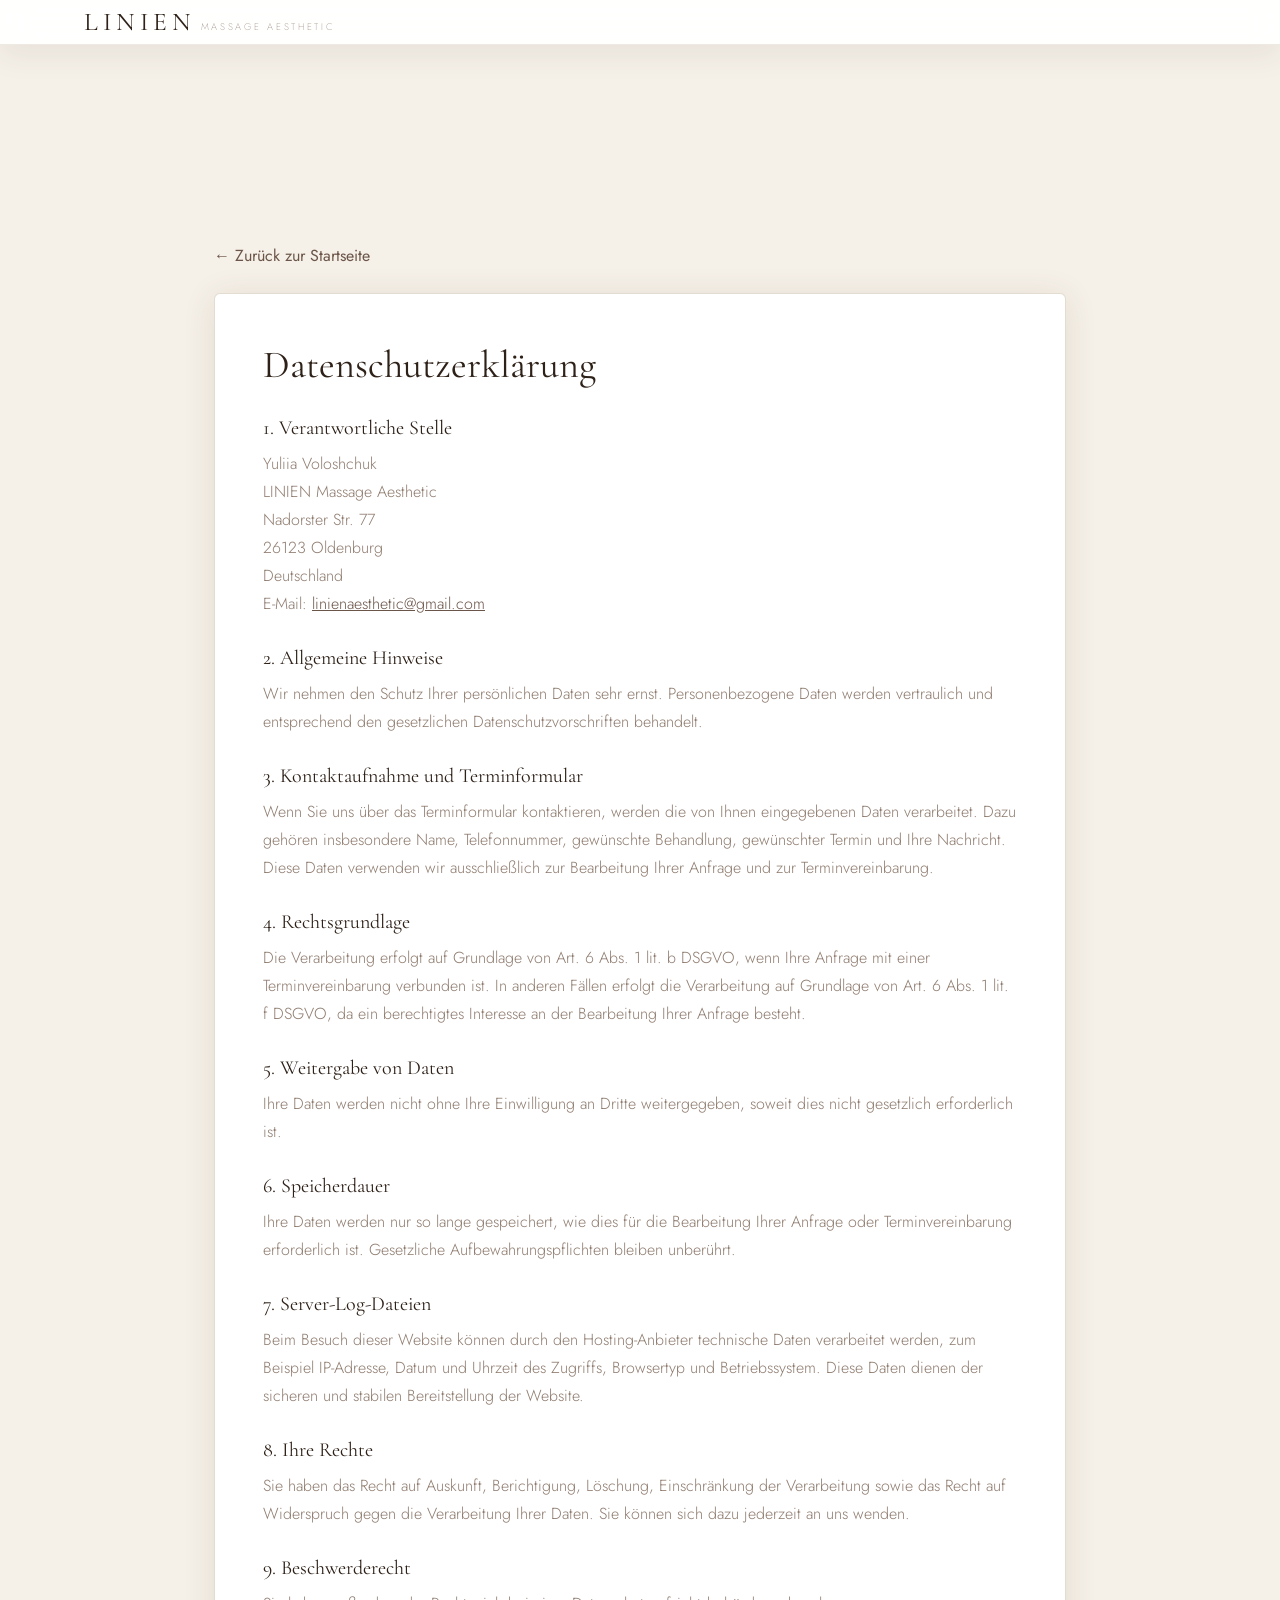
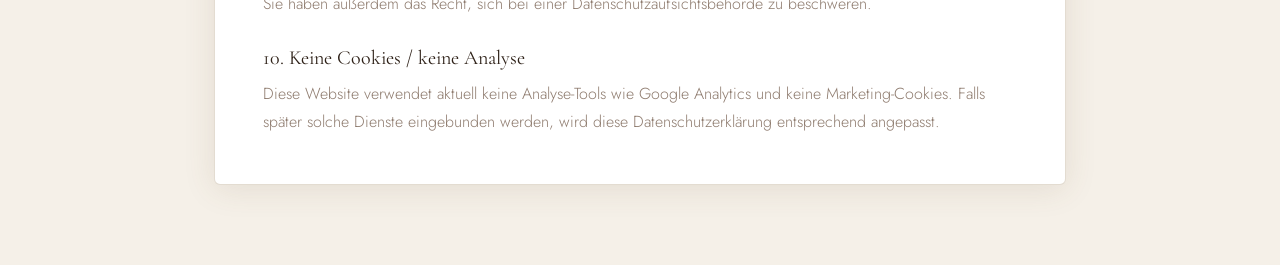
==== commit 86f40442: "fix email" ====
--- a/datenschutz.html
+++ b/datenschutz.html
@@ -30,7 +30,7 @@
         Nadorster Str. 77<br />
         26123 Oldenburg<br />
         Deutschland<br />
-        E-Mail: <a href="mailto:julyski40196@gmail.com">julyski40196@gmail.com</a>
+        E-Mail: <a href="mailto:linienaesthetic@gmail.com">linienaesthetic@gmail.com</a>
       </p>
 
       <h2>2. Allgemeine Hinweise</h2>
